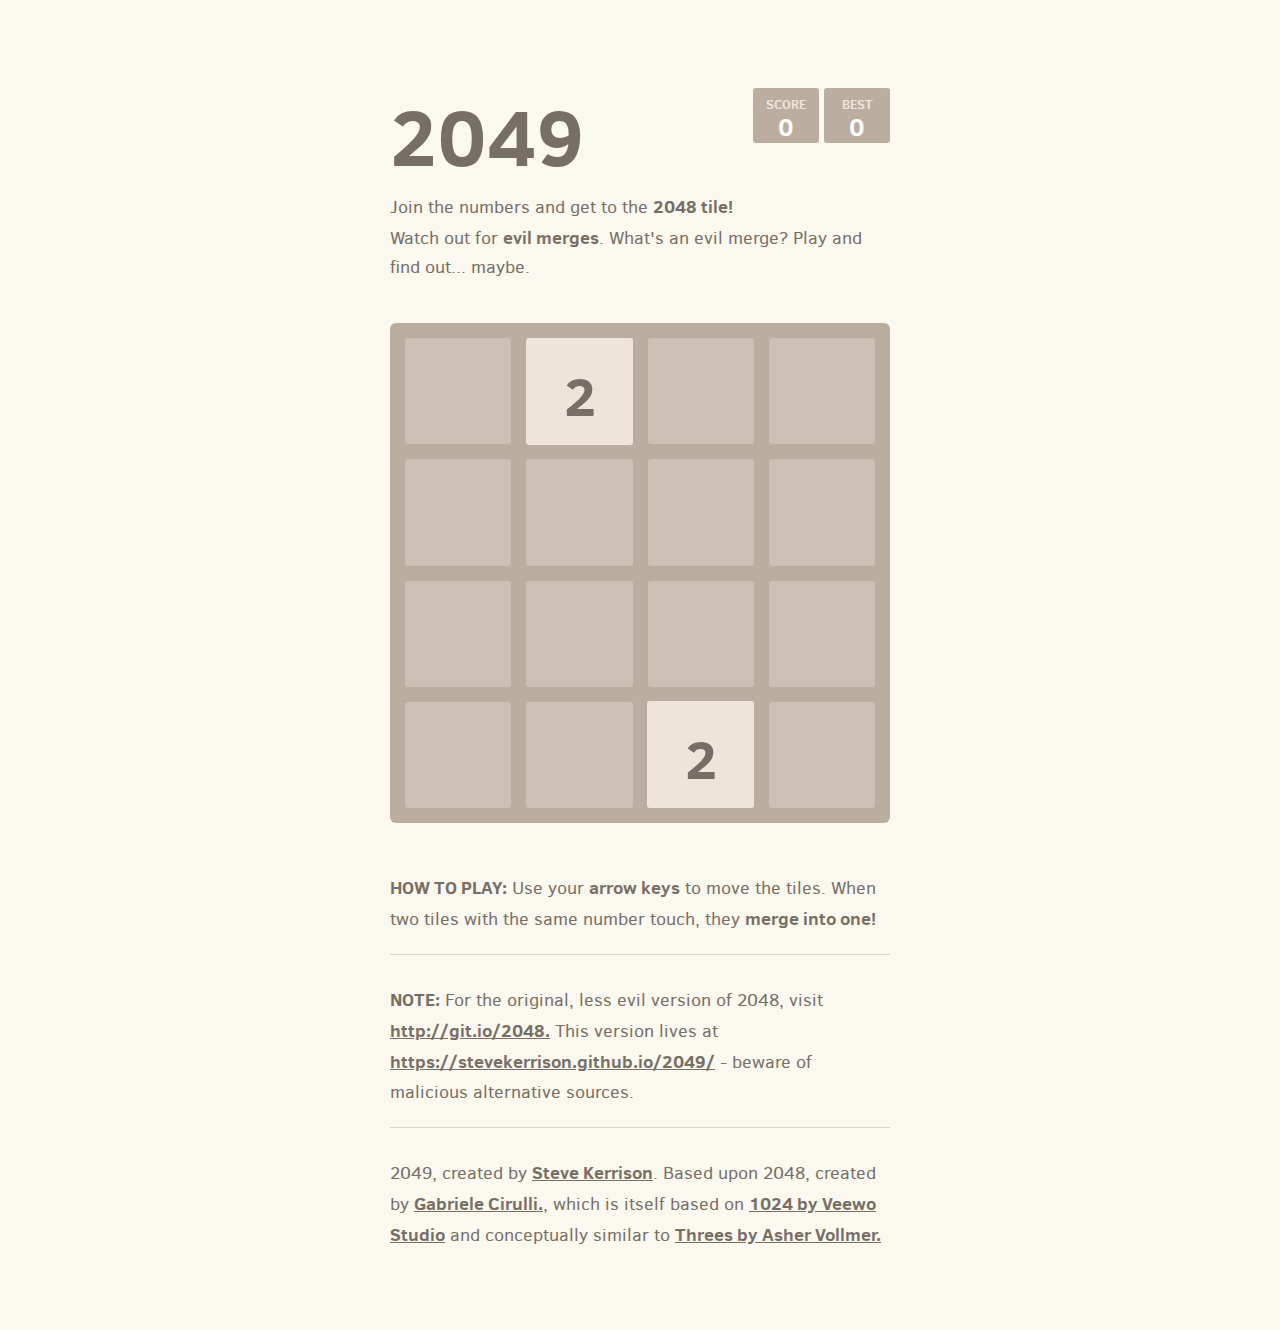
==== 2049/index.html @ 249597b7 "Initial commit: 2049" ====
<!DOCTYPE html>
<html>
<head>
  <meta charset="utf-8">
  <title>2049</title>

  <link href="style/main.css" rel="stylesheet" type="text/css">
  <link rel="shortcut icon" href="favicon.ico">
  <link rel="apple-touch-icon" href="meta/apple-touch-icon.png">
  <meta name="apple-mobile-web-app-capable" content="yes">

  <meta name="HandheldFriendly" content="True">
  <meta name="MobileOptimized" content="320">
  <meta name="viewport" content="width=device-width, target-densitydpi=160dpi, initial-scale=1.0, maximum-scale=1, user-scalable=no, minimal-ui">
</head>
<body>
  <div class="container">
    <div class="heading">
      <h1 class="title">2049</h1>
      <div class="scores-container">
        <div class="score-container">0</div>
        <div class="best-container">0</div>
      </div>
    </div>
    <p class="game-intro">Join the numbers and get to the <strong>2048 tile!</strong></p>
    
    <p class="game-intro">Watch out for <strong>evil merges</strong>. What's an evil merge? Play and find out... maybe.</p>

    <div class="game-container">
      <div class="game-message">
        <p></p>
        <div class="lower">
	        <a class="keep-playing-button">Keep going</a>
          <a class="retry-button">Try again</a>
        </div>
      </div>

      <div class="grid-container">
        <div class="grid-row">
          <div class="grid-cell"></div>
          <div class="grid-cell"></div>
          <div class="grid-cell"></div>
          <div class="grid-cell"></div>
        </div>
        <div class="grid-row">
          <div class="grid-cell"></div>
          <div class="grid-cell"></div>
          <div class="grid-cell"></div>
          <div class="grid-cell"></div>
        </div>
        <div class="grid-row">
          <div class="grid-cell"></div>
          <div class="grid-cell"></div>
          <div class="grid-cell"></div>
          <div class="grid-cell"></div>
        </div>
        <div class="grid-row">
          <div class="grid-cell"></div>
          <div class="grid-cell"></div>
          <div class="grid-cell"></div>
          <div class="grid-cell"></div>
        </div>
      </div>

      <div class="tile-container">

      </div>
    </div>

    <p class="game-explanation">
      <strong class="important">How to play:</strong> Use your <strong>arrow keys</strong> to move the tiles. When two tiles with the same number touch, they <strong>merge into one!</strong>
    </p>
    <hr>
    <p>
    <strong class="important">Note:</strong> For the original, less evil version of 2048, visit <a href="http://git.io/2048">http://git.io/2048.</a> This version lives at <a href="https://stevekerrison.github.io/2049/">https://stevekerrison.github.io/2049/</a> - beware of malicious alternative sources.
    </p>
    <hr>
    <p>
    2049, created by <a href="http://stevekerrison.com">Steve Kerrison</a>. Based upon 2048, created by <a href="http://gabrielecirulli.com" target="_blank">Gabriele Cirulli.</a>, which is itself based on <a href="https://itunes.apple.com/us/app/1024!/id823499224" target="_blank">1024 by Veewo Studio</a> and conceptually similar to <a href="http://asherv.com/threes/" target="_blank">Threes by Asher Vollmer.</a>
    </p>
  </div>

  <script src="js/animframe_polyfill.js"></script>
  <script src="js/keyboard_input_manager.js"></script>
  <script src="js/html_actuator.js"></script>
  <script src="js/grid.js"></script>
  <script src="js/tile.js"></script>
  <script src="js/local_score_manager.js"></script>
  <script src="js/game_manager.js"></script>
  <script src="js/application.js"></script>
</body>
</html>
---- 2049/style/main.css ----
@import url(fonts/clear-sans.css);
html, body {
  margin: 0;
  padding: 0;
  background: #faf8ef;
  color: #776e65;
  font-family: "Clear Sans", "Helvetica Neue", Arial, sans-serif;
  font-size: 18px; }

body {
  margin: 80px 0; }

.heading:after {
  content: "";
  display: block;
  clear: both; }

h1.title {
  font-size: 80px;
  font-weight: bold;
  margin: 0;
  display: block;
  float: left; }

@-webkit-keyframes move-up {
  0% {
    top: 25px;
    opacity: 1; }

  100% {
    top: -50px;
    opacity: 0; } }

@-moz-keyframes move-up {
  0% {
    top: 25px;
    opacity: 1; }

  100% {
    top: -50px;
    opacity: 0; } }

@keyframes move-up {
  0% {
    top: 25px;
    opacity: 1; }

  100% {
    top: -50px;
    opacity: 0; } }

.scores-container {
  float: right;
  text-align: right; }

.score-container, .best-container {
  position: relative;
  display: inline-block;
  background: #bbada0;
  padding: 15px 25px;
  font-size: 25px;
  height: 25px;
  line-height: 47px;
  font-weight: bold;
  border-radius: 3px;
  color: white;
  margin-top: 8px;
  text-align: center; }
  .score-container:after, .best-container:after {
    position: absolute;
    width: 100%;
    top: 10px;
    left: 0;
    text-transform: uppercase;
    font-size: 13px;
    line-height: 13px;
    text-align: center;
    color: #eee4da; }
  .score-container .score-addition, .best-container .score-addition {
    position: absolute;
    right: 30px;
    color: red;
    font-size: 25px;
    line-height: 25px;
    font-weight: bold;
    color: rgba(119, 110, 101, 0.9);
    z-index: 100;
    -webkit-animation: move-up 600ms ease-in;
    -moz-animation: move-up 600ms ease-in;
    animation: move-up 600ms ease-in;
    -webkit-animation-fill-mode: both;
    -moz-animation-fill-mode: both;
    animation-fill-mode: both; }

.score-container:after {
  content: "Score"; }

.best-container:after {
  content: "Best"; }

p {
  margin-top: 0;
  margin-bottom: 10px;
  line-height: 1.65; }

a {
  color: #776e65;
  font-weight: bold;
  text-decoration: underline;
  cursor: pointer; }

strong.important {
  text-transform: uppercase; }

hr {
  border: none;
  border-bottom: 1px solid #d8d4d0;
  margin-top: 20px;
  margin-bottom: 30px; }

.container {
  width: 500px;
  margin: 0 auto; }

@-webkit-keyframes fade-in {
  0% {
    opacity: 0; }

  100% {
    opacity: 1; } }

@-moz-keyframes fade-in {
  0% {
    opacity: 0; }

  100% {
    opacity: 1; } }

@keyframes fade-in {
  0% {
    opacity: 0; }

  100% {
    opacity: 1; } }

.game-container {
  margin-top: 40px;
  position: relative;
  padding: 15px;
  cursor: default;
  -webkit-touch-callout: none;
  -webkit-user-select: none;
  -moz-user-select: none;
  background: #bbada0;
  border-radius: 6px;
  width: 500px;
  height: 500px;
  -webkit-box-sizing: border-box;
  -moz-box-sizing: border-box;
  box-sizing: border-box; }
  .game-container .game-message {
    display: none;
    position: absolute;
    top: 0;
    right: 0;
    bottom: 0;
    left: 0;
    background: rgba(238, 228, 218, 0.5);
    z-index: 100;
    text-align: center;
    -webkit-animation: fade-in 800ms ease 1200ms;
    -moz-animation: fade-in 800ms ease 1200ms;
    animation: fade-in 800ms ease 1200ms;
    -webkit-animation-fill-mode: both;
    -moz-animation-fill-mode: both;
    animation-fill-mode: both; }
    .game-container .game-message p {
      font-size: 60px;
      font-weight: bold;
      height: 60px;
      line-height: 60px;
      margin-top: 222px; }
    .game-container .game-message .lower {
      display: block;
      margin-top: 59px; }
    .game-container .game-message a {
      display: inline-block;
      background: #8f7a66;
      border-radius: 3px;
      padding: 0 20px;
      text-decoration: none;
      color: #f9f6f2;
      height: 40px;
      line-height: 42px;
      margin-left: 9px; }
      .game-container .game-message a.keep-playing-button {
        display: none; }
    .game-container .game-message.game-won {
      background: rgba(237, 194, 46, 0.5);
      color: #f9f6f2; }
      .game-container .game-message.game-won a.keep-playing-button {
        display: inline-block; }
    .game-container .game-message.game-won, .game-container .game-message.game-over {
      display: block; }

.grid-container {
  position: absolute;
  z-index: 1; }

.grid-row {
  margin-bottom: 15px; }
  .grid-row:last-child {
    margin-bottom: 0; }
  .grid-row:after {
    content: "";
    display: block;
    clear: both; }

.grid-cell {
  width: 106.25px;
  height: 106.25px;
  margin-right: 15px;
  float: left;
  border-radius: 3px;
  background: rgba(238, 228, 218, 0.35); }
  .grid-cell:last-child {
    margin-right: 0; }

.tile-container {
  position: absolute;
  z-index: 2; }

.tile, .tile .tile-inner {
  width: 107px;
  height: 107px;
  line-height: 116.25px; }
.tile.tile-position-1-1 {
  -webkit-transform: translate(0px, 0px);
  -moz-transform: translate(0px, 0px);
  transform: translate(0px, 0px); }
.tile.tile-position-1-2 {
  -webkit-transform: translate(0px, 121px);
  -moz-transform: translate(0px, 121px);
  transform: translate(0px, 121px); }
.tile.tile-position-1-3 {
  -webkit-transform: translate(0px, 242px);
  -moz-transform: translate(0px, 242px);
  transform: translate(0px, 242px); }
.tile.tile-position-1-4 {
  -webkit-transform: translate(0px, 363px);
  -moz-transform: translate(0px, 363px);
  transform: translate(0px, 363px); }
.tile.tile-position-2-1 {
  -webkit-transform: translate(121px, 0px);
  -moz-transform: translate(121px, 0px);
  transform: translate(121px, 0px); }
.tile.tile-position-2-2 {
  -webkit-transform: translate(121px, 121px);
  -moz-transform: translate(121px, 121px);
  transform: translate(121px, 121px); }
.tile.tile-position-2-3 {
  -webkit-transform: translate(121px, 242px);
  -moz-transform: translate(121px, 242px);
  transform: translate(121px, 242px); }
.tile.tile-position-2-4 {
  -webkit-transform: translate(121px, 363px);
  -moz-transform: translate(121px, 363px);
  transform: translate(121px, 363px); }
.tile.tile-position-3-1 {
  -webkit-transform: translate(242px, 0px);
  -moz-transform: translate(242px, 0px);
  transform: translate(242px, 0px); }
.tile.tile-position-3-2 {
  -webkit-transform: translate(242px, 121px);
  -moz-transform: translate(242px, 121px);
  transform: translate(242px, 121px); }
.tile.tile-position-3-3 {
  -webkit-transform: translate(242px, 242px);
  -moz-transform: translate(242px, 242px);
  transform: translate(242px, 242px); }
.tile.tile-position-3-4 {
  -webkit-transform: translate(242px, 363px);
  -moz-transform: translate(242px, 363px);
  transform: translate(242px, 363px); }
.tile.tile-position-4-1 {
  -webkit-transform: translate(363px, 0px);
  -moz-transform: translate(363px, 0px);
  transform: translate(363px, 0px); }
.tile.tile-position-4-2 {
  -webkit-transform: translate(363px, 121px);
  -moz-transform: translate(363px, 121px);
  transform: translate(363px, 121px); }
.tile.tile-position-4-3 {
  -webkit-transform: translate(363px, 242px);
  -moz-transform: translate(363px, 242px);
  transform: translate(363px, 242px); }
.tile.tile-position-4-4 {
  -webkit-transform: translate(363px, 363px);
  -moz-transform: translate(363px, 363px);
  transform: translate(363px, 363px); }

.tile {
  position: absolute;
  -webkit-transition: 100ms ease-in-out;
  -moz-transition: 100ms ease-in-out;
  transition: 100ms ease-in-out;
  -webkit-transition-property: -webkit-transform;
  -moz-transition-property: -moz-transform;
  transition-property: transform; }
  .tile .tile-inner {
    border-radius: 3px;
    background: #eee4da;
    text-align: center;
    font-weight: bold;
    z-index: 10;
    font-size: 55px; }
  .tile.tile-2 .tile-inner {
    background: #eee4da;
    box-shadow: 0 0 30px 10px rgba(243, 215, 116, 0), inset 0 0 0 1px rgba(255, 255, 255, 0); }
  .tile.tile-4 .tile-inner {
    background: #ede0c8;
    box-shadow: 0 0 30px 10px rgba(243, 215, 116, 0), inset 0 0 0 1px rgba(255, 255, 255, 0); }
  .tile.tile-8 .tile-inner {
    color: #f9f6f2;
    background: #f2b179; }
  .tile.tile-16 .tile-inner {
    color: #f9f6f2;
    background: #f59563; }
  .tile.tile-32 .tile-inner {
    color: #f9f6f2;
    background: #f67c5f; }
  .tile.tile-64 .tile-inner {
    color: #f9f6f2;
    background: #f65e3b; }
  .tile.tile-128 .tile-inner {
    color: #f9f6f2;
    background: #edcf72;
    box-shadow: 0 0 30px 10px rgba(243, 215, 116, 0.2381), inset 0 0 0 1px rgba(255, 255, 255, 0.14286);
    font-size: 45px; }
    @media screen and (max-width: 520px) {
      .tile.tile-128 .tile-inner {
        font-size: 25px; } }
  .tile.tile-256 .tile-inner {
    color: #f9f6f2;
    background: #edcc61;
    box-shadow: 0 0 30px 10px rgba(243, 215, 116, 0.31746), inset 0 0 0 1px rgba(255, 255, 255, 0.19048);
    font-size: 45px; }
    @media screen and (max-width: 520px) {
      .tile.tile-256 .tile-inner {
        font-size: 25px; } }
  .tile.tile-512 .tile-inner {
    color: #f9f6f2;
    background: #edc850;
    box-shadow: 0 0 30px 10px rgba(243, 215, 116, 0.39683), inset 0 0 0 1px rgba(255, 255, 255, 0.2381);
    font-size: 45px; }
    @media screen and (max-width: 520px) {
      .tile.tile-512 .tile-inner {
        font-size: 25px; } }
  .tile.tile-1024 .tile-inner {
    color: #f9f6f2;
    background: #edc53f;
    box-shadow: 0 0 30px 10px rgba(243, 215, 116, 0.47619), inset 0 0 0 1px rgba(255, 255, 255, 0.28571);
    font-size: 35px; }
    @media screen and (max-width: 520px) {
      .tile.tile-1024 .tile-inner {
        font-size: 15px; } }
  .tile.tile-2048 .tile-inner {
    color: #f9f6f2;
    background: #edc22e;
    box-shadow: 0 0 30px 10px rgba(243, 215, 116, 0.55556), inset 0 0 0 1px rgba(255, 255, 255, 0.33333);
    font-size: 35px; }
    @media screen and (max-width: 520px) {
      .tile.tile-2048 .tile-inner {
        font-size: 15px; } }
  .tile.tile-super .tile-inner {
    color: #f9f6f2;
    background: #3c3a32;
    font-size: 30px; }
    @media screen and (max-width: 520px) {
      .tile.tile-super .tile-inner {
        font-size: 10px; } }

@-webkit-keyframes appear {
  0% {
    opacity: 0;
    -webkit-transform: scale(0);
    -moz-transform: scale(0);
    transform: scale(0); }

  100% {
    opacity: 1;
    -webkit-transform: scale(1);
    -moz-transform: scale(1);
    transform: scale(1); } }

@-moz-keyframes appear {
  0% {
    opacity: 0;
    -webkit-transform: scale(0);
    -moz-transform: scale(0);
    transform: scale(0); }

  100% {
    opacity: 1;
    -webkit-transform: scale(1);
    -moz-transform: scale(1);
    transform: scale(1); } }

@keyframes appear {
  0% {
    opacity: 0;
    -webkit-transform: scale(0);
    -moz-transform: scale(0);
    transform: scale(0); }

  100% {
    opacity: 1;
    -webkit-transform: scale(1);
    -moz-transform: scale(1);
    transform: scale(1); } }

.tile-new .tile-inner {
  -webkit-animation: appear 200ms ease 100ms;
  -moz-animation: appear 200ms ease 100ms;
  animation: appear 200ms ease 100ms;
  -webkit-animation-fill-mode: backwards;
  -moz-animation-fill-mode: backwards;
  animation-fill-mode: backwards; }

@-webkit-keyframes pop {
  0% {
    -webkit-transform: scale(0);
    -moz-transform: scale(0);
    transform: scale(0); }

  50% {
    -webkit-transform: scale(1.2);
    -moz-transform: scale(1.2);
    transform: scale(1.2); }

  100% {
    -webkit-transform: scale(1);
    -moz-transform: scale(1);
    transform: scale(1); } }

@-moz-keyframes pop {
  0% {
    -webkit-transform: scale(0);
    -moz-transform: scale(0);
    transform: scale(0); }

  50% {
    -webkit-transform: scale(1.2);
    -moz-transform: scale(1.2);
    transform: scale(1.2); }

  100% {
    -webkit-transform: scale(1);
    -moz-transform: scale(1);
    transform: scale(1); } }

@keyframes pop {
  0% {
    -webkit-transform: scale(0);
    -moz-transform: scale(0);
    transform: scale(0); }

  50% {
    -webkit-transform: scale(1.2);
    -moz-transform: scale(1.2);
    transform: scale(1.2); }

  100% {
    -webkit-transform: scale(1);
    -moz-transform: scale(1);
    transform: scale(1); } }

.tile-merged .tile-inner {
  z-index: 20;
  -webkit-animation: pop 200ms ease 100ms;
  -moz-animation: pop 200ms ease 100ms;
  animation: pop 200ms ease 100ms;
  -webkit-animation-fill-mode: backwards;
  -moz-animation-fill-mode: backwards;
  animation-fill-mode: backwards; }

.game-intro {
  margin-bottom: 0; }

.game-explanation {
  margin-top: 50px; }

@media screen and (max-width: 520px) {
  html, body {
    font-size: 15px; }

  body {
    margin: 20px 0;
    padding: 0 20px; }

  h1.title {
    font-size: 27px;
    margin-top: 15px; }

  .container {
    width: 280px;
    margin: 0 auto; }

  .score-container, .best-container {
    margin-top: 0;
    padding: 15px 10px;
    min-width: 40px; }

  .heading {
    margin-bottom: 10px; }

  .game-container {
    margin-top: 40px;
    position: relative;
    padding: 10px;
    cursor: default;
    -webkit-touch-callout: none;
    -webkit-user-select: none;
    -moz-user-select: none;
    background: #bbada0;
    border-radius: 6px;
    width: 280px;
    height: 280px;
    -webkit-box-sizing: border-box;
    -moz-box-sizing: border-box;
    box-sizing: border-box; }
    .game-container .game-message {
      display: none;
      position: absolute;
      top: 0;
      right: 0;
      bottom: 0;
      left: 0;
      background: rgba(238, 228, 218, 0.5);
      z-index: 100;
      text-align: center;
      -webkit-animation: fade-in 800ms ease 1200ms;
      -moz-animation: fade-in 800ms ease 1200ms;
      animation: fade-in 800ms ease 1200ms;
      -webkit-animation-fill-mode: both;
      -moz-animation-fill-mode: both;
      animation-fill-mode: both; }
      .game-container .game-message p {
        font-size: 60px;
        font-weight: bold;
        height: 60px;
        line-height: 60px;
        margin-top: 222px; }
      .game-container .game-message .lower {
        display: block;
        margin-top: 59px; }
      .game-container .game-message a {
        display: inline-block;
        background: #8f7a66;
        border-radius: 3px;
        padding: 0 20px;
        text-decoration: none;
        color: #f9f6f2;
        height: 40px;
        line-height: 42px;
        margin-left: 9px; }
        .game-container .game-message a.keep-playing-button {
          display: none; }
      .game-container .game-message.game-won {
        background: rgba(237, 194, 46, 0.5);
        color: #f9f6f2; }
        .game-container .game-message.game-won a.keep-playing-button {
          display: inline-block; }
      .game-container .game-message.game-won, .game-container .game-message.game-over {
        display: block; }

  .grid-container {
    position: absolute;
    z-index: 1; }

  .grid-row {
    margin-bottom: 10px; }
    .grid-row:last-child {
      margin-bottom: 0; }
    .grid-row:after {
      content: "";
      display: block;
      clear: both; }

  .grid-cell {
    width: 57.5px;
    height: 57.5px;
    margin-right: 10px;
    float: left;
    border-radius: 3px;
    background: rgba(238, 228, 218, 0.35); }
    .grid-cell:last-child {
      margin-right: 0; }

  .tile-container {
    position: absolute;
    z-index: 2; }

  .tile, .tile .tile-inner {
    width: 58px;
    height: 58px;
    line-height: 67.5px; }
  .tile.tile-position-1-1 {
    -webkit-transform: translate(0px, 0px);
    -moz-transform: translate(0px, 0px);
    transform: translate(0px, 0px); }
  .tile.tile-position-1-2 {
    -webkit-transform: translate(0px, 67px);
    -moz-transform: translate(0px, 67px);
    transform: translate(0px, 67px); }
  .tile.tile-position-1-3 {
    -webkit-transform: translate(0px, 135px);
    -moz-transform: translate(0px, 135px);
    transform: translate(0px, 135px); }
  .tile.tile-position-1-4 {
    -webkit-transform: translate(0px, 202px);
    -moz-transform: translate(0px, 202px);
    transform: translate(0px, 202px); }
  .tile.tile-position-2-1 {
    -webkit-transform: translate(67px, 0px);
    -moz-transform: translate(67px, 0px);
    transform: translate(67px, 0px); }
  .tile.tile-position-2-2 {
    -webkit-transform: translate(67px, 67px);
    -moz-transform: translate(67px, 67px);
    transform: translate(67px, 67px); }
  .tile.tile-position-2-3 {
    -webkit-transform: translate(67px, 135px);
    -moz-transform: translate(67px, 135px);
    transform: translate(67px, 135px); }
  .tile.tile-position-2-4 {
    -webkit-transform: translate(67px, 202px);
    -moz-transform: translate(67px, 202px);
    transform: translate(67px, 202px); }
  .tile.tile-position-3-1 {
    -webkit-transform: translate(135px, 0px);
    -moz-transform: translate(135px, 0px);
    transform: translate(135px, 0px); }
  .tile.tile-position-3-2 {
    -webkit-transform: translate(135px, 67px);
    -moz-transform: translate(135px, 67px);
    transform: translate(135px, 67px); }
  .tile.tile-position-3-3 {
    -webkit-transform: translate(135px, 135px);
    -moz-transform: translate(135px, 135px);
    transform: translate(135px, 135px); }
  .tile.tile-position-3-4 {
    -webkit-transform: translate(135px, 202px);
    -moz-transform: translate(135px, 202px);
    transform: translate(135px, 202px); }
  .tile.tile-position-4-1 {
    -webkit-transform: translate(202px, 0px);
    -moz-transform: translate(202px, 0px);
    transform: translate(202px, 0px); }
  .tile.tile-position-4-2 {
    -webkit-transform: translate(202px, 67px);
    -moz-transform: translate(202px, 67px);
    transform: translate(202px, 67px); }
  .tile.tile-position-4-3 {
    -webkit-transform: translate(202px, 135px);
    -moz-transform: translate(202px, 135px);
    transform: translate(202px, 135px); }
  .tile.tile-position-4-4 {
    -webkit-transform: translate(202px, 202px);
    -moz-transform: translate(202px, 202px);
    transform: translate(202px, 202px); }

  .game-container {
    margin-top: 20px; }

  .tile .tile-inner {
    font-size: 35px; }

  .game-message p {
    font-size: 30px !important;
    height: 30px !important;
    line-height: 30px !important;
    margin-top: 90px !important; }
  .game-message .lower {
    margin-top: 30px !important; } }
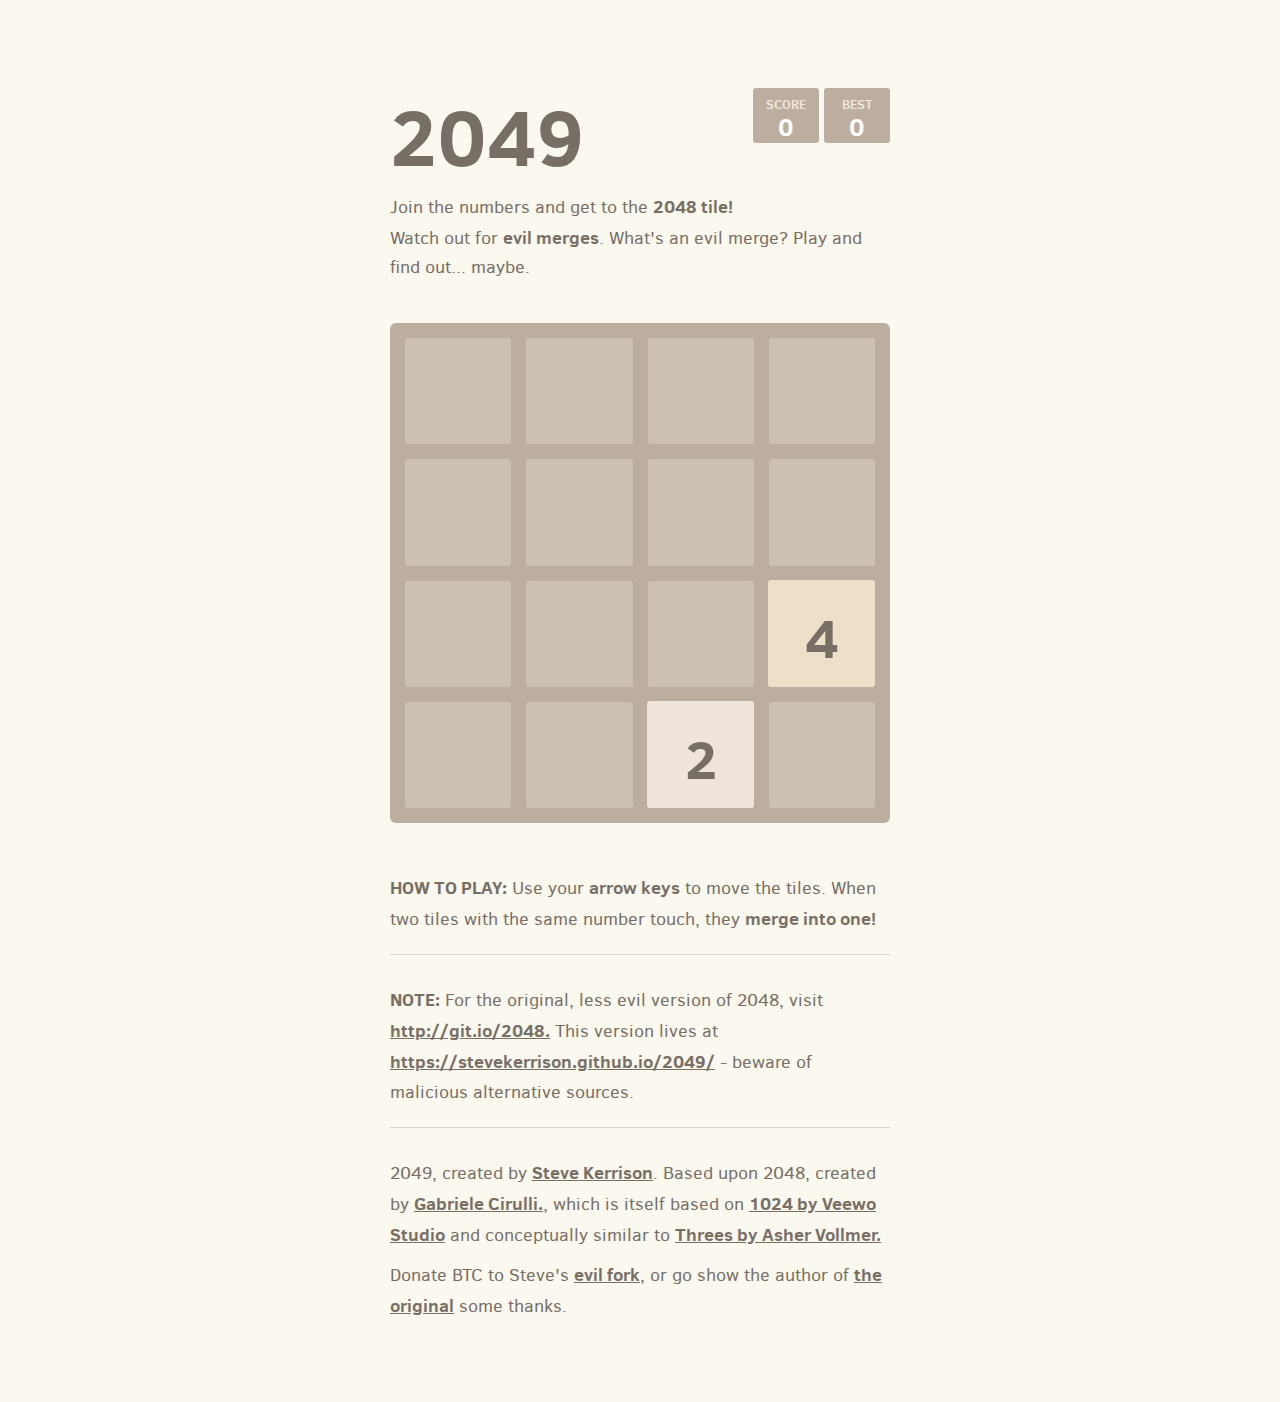
==== commit 2e70c2b0: "Add donate link" ====
--- a/2049/index.html
+++ b/2049/index.html
@@ -78,6 +78,7 @@
     <p>
     2049, created by <a href="http://stevekerrison.com">Steve Kerrison</a>. Based upon 2048, created by <a href="http://gabrielecirulli.com" target="_blank">Gabriele Cirulli.</a>, which is itself based on <a href="https://itunes.apple.com/us/app/1024!/id823499224" target="_blank">1024 by Veewo Studio</a> and conceptually similar to <a href="http://asherv.com/threes/" target="_blank">Threes by Asher Vollmer.</a>
     </p>
+    <p>Donate BTC to Steve's <a href="bitcoin:14chXCVGQwL9hTb8u3vfBWRGg8eKxtCuc5">evil fork</a>, or go show the author of <a href="https://gabrielecirulli.github.io/2048/">the original</a> some thanks.</p>
   </div>
 
   <script src="js/animframe_polyfill.js"></script>
